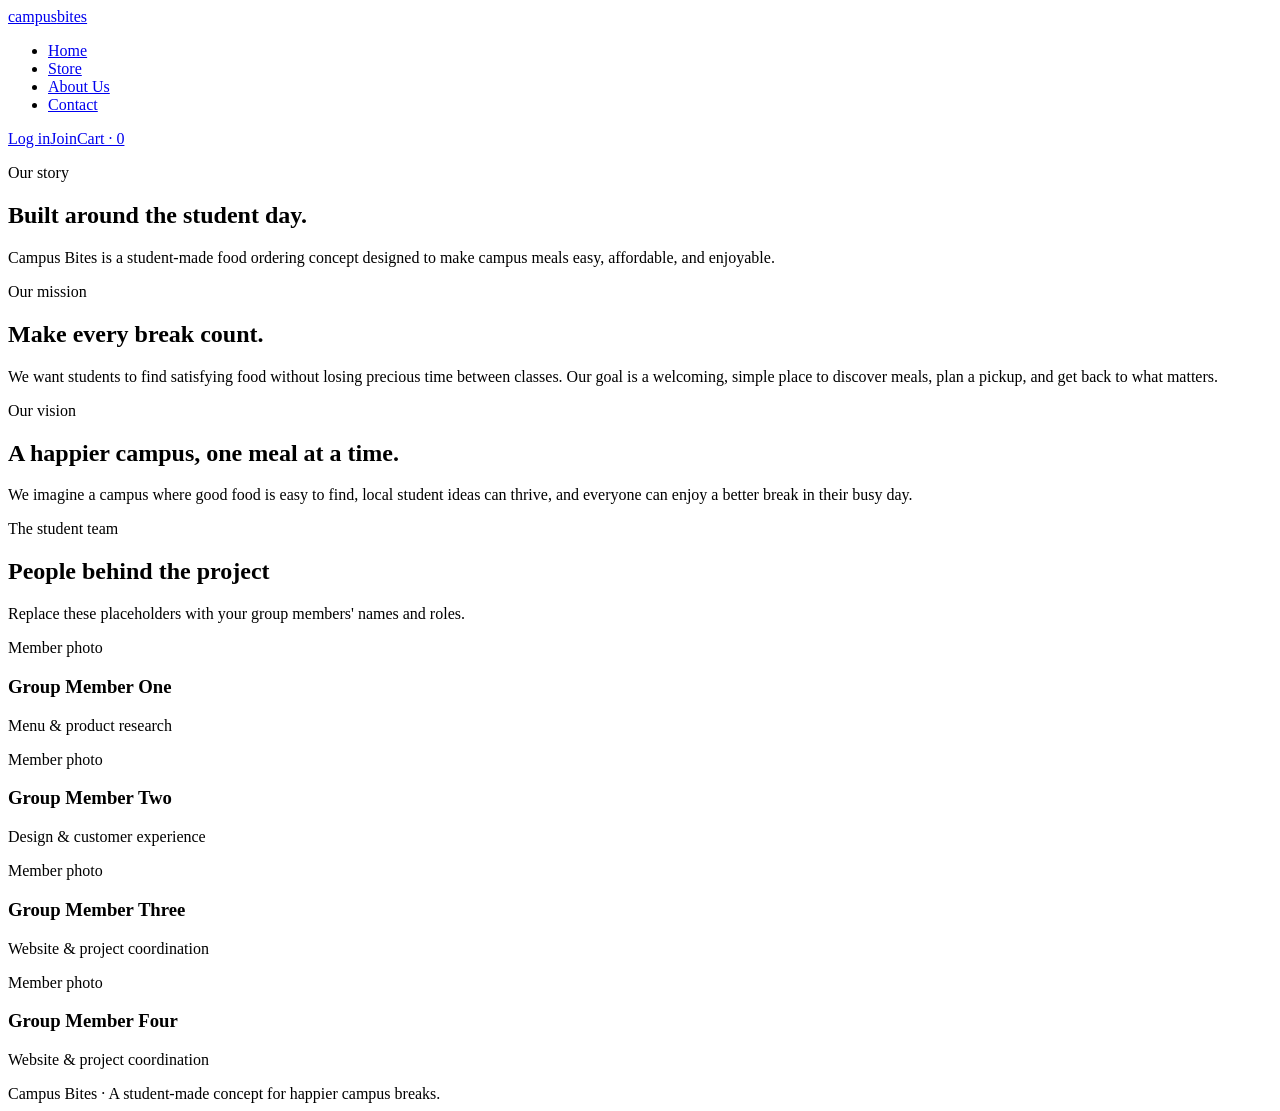
==== about_us.html @ 8b04aca5 "adding the structure" ====
<!doctype html>
<html lang="en">

<head>
    <meta charset="utf-8"/>
    <meta name="viewport" content="width=device-width, initial-scale=1"/>
    <title>About Us | Campus Bites</title>

    <link rel="stylesheet" href="stylesheet.css">
</head>

<body>
    <header class="site-header">
        <nav class="nav-wrap" aria-label="Main navigation">
            <a class="brand" href="home.html">campus<span>bites</span></a>
            <ul class="header-nav">
                <li><a href="home.html">Home</a></li>
                <li><a href="store.html">Store</a></li>
                <li><a class="active" href="about_us.html">About Us</a></li>
                <li><a href="contact.html">Contact</a></li>
            </ul>
            <div class="nav-actions">
                <a class="login-link" href="log_in.html">Log in</a><a class="register-link"
                    href="register.html">Join</a><a class="cart-link" href="cart.html">Cart · 0</a>
            </div>
        </nav>
    </header>
    <main>
        <section class="page-intro">
            <div class="container">
                <p class="eyebrow">Our story</p>
                <h1>Built around the student day.</h1>
                <p class="lead">
                    Campus Bites is a student-made food ordering concept designed to
                    make campus meals easy, affordable, and enjoyable.
                </p>
            </div>
        </section>
        <section class="section">
            <div class="container about-grid">
                <article class="info-card">
                    <p class="eyebrow">Our mission</p>
                    <h2>Make every break count.</h2>
                    <p>
                        We want students to find satisfying food without losing precious
                        time between classes. Our goal is a welcoming, simple place to
                        discover meals, plan a pickup, and get back to what matters.
                    </p>
                </article>
                <article class="info-card">
                    <p class="eyebrow">Our vision</p>
                    <h2>A happier campus, one meal at a time.</h2>
                    <p>
                        We imagine a campus where good food is easy to find, local student
                        ideas can thrive, and everyone can enjoy a better break in their
                        busy day.
                    </p>
                </article>
            </div>
        </section>
        <section class="section">
            <div class="container">
                <div class="section-heading">
                    <div>
                        <p class="eyebrow">The student team</p>
                        <h2>People behind the project</h2>
                        <p>
                            Replace these placeholders with your group members' names and
                            roles.
                        </p>
                    </div>
                </div>
                <div class="member-grid">
                    <article class="member-card">
                        <div class="image-blank">Member photo</div>
                        <h3>Group Member One</h3>
                        <p>Menu & product research</p>
                    </article>
                    <article class="member-card">
                        <div class="image-blank">Member photo</div>
                        <h3>Group Member Two</h3>
                        <p>Design & customer experience</p>
                    </article>
                    <article class="member-card">
                        <div class="image-blank">Member photo</div>
                        <h3>Group Member Three</h3>
                        <p>Website & project coordination</p>
                    </article>
                    <article class="member-card">
                        <div class="image-blank">Member photo</div>
                        <h3>Group Member Four</h3>
                        <p>Website & project coordination</p>
                    </article>
                </div>
            </div>
        </section>
    </main>
    <footer class="site-footer">
        Campus Bites · A student-made concept for happier campus breaks.
    </footer>
</body>

</html>
---- stylesheet.css ----
@import url(https://fonts.google.com/specimen/SN+Pro?categoryFilters=Sans+Serif:%2FSans%2FRounded);

:root {
    --ink: #23342a;
    --muted: #6f7d72;
    --green: #2d6547;
    --green-dark: #214d36;
    --lime: #d9ec9b;
    --cream: #fbf9f2;
    --white: #fff;
    --line: #e7e8df;
    --orange: #ed9d5b;
}
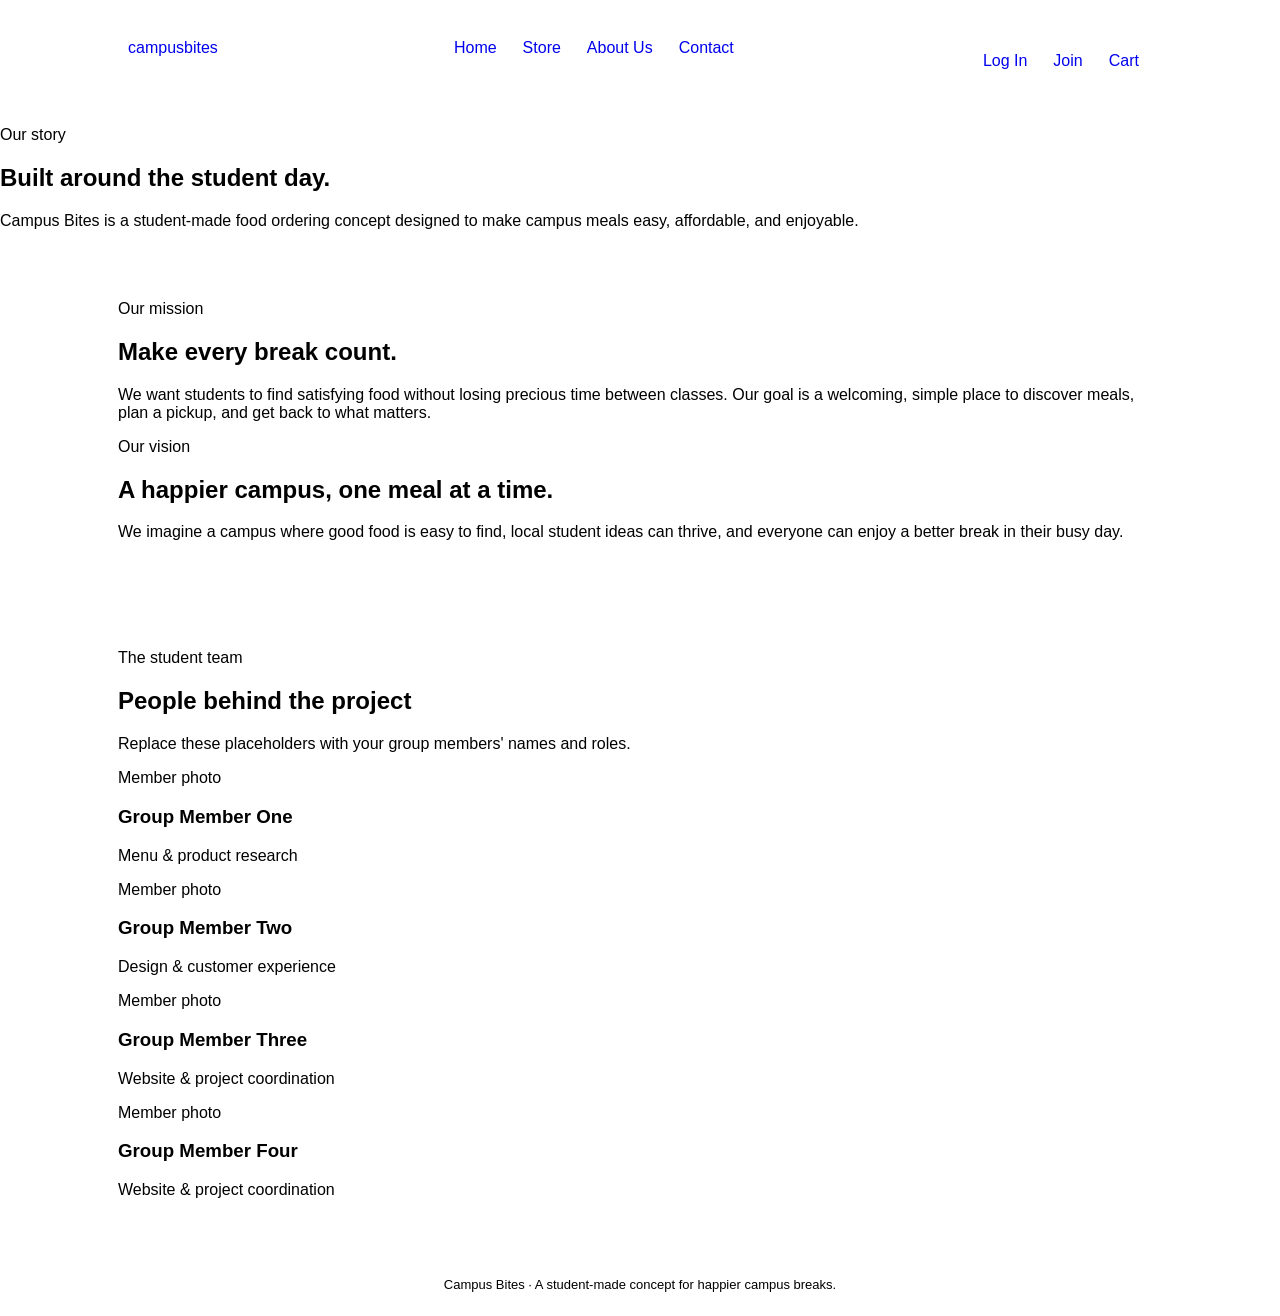
==== commit ac358b8c: "adding something" ====
--- a/about_us.html
+++ b/about_us.html
@@ -7,24 +7,28 @@
     <title>About Us | Campus Bites</title>
 
     <link rel="stylesheet" href="stylesheet.css">
+    <link rel="stylesheet" href="nav.css">
 </head>
 
 <body>
     <header class="site-header">
-        <nav class="nav-wrap" aria-label="Main navigation">
+        <nav class="nav-wrap">
             <a class="brand" href="home.html">campus<span>bites</span></a>
-            <ul class="header-nav">
+            <ul>
                 <li><a href="home.html">Home</a></li>
                 <li><a href="store.html">Store</a></li>
-                <li><a class="active" href="about_us.html">About Us</a></li>
+                <li><a href="about_us.html">About Us</a></li>
                 <li><a href="contact.html">Contact</a></li>
             </ul>
-            <div class="nav-actions">
-                <a class="login-link" href="log_in.html">Log in</a><a class="register-link"
-                    href="register.html">Join</a><a class="cart-link" href="cart.html">Cart · 0</a>
+
+            <div class="nav-action">
+                <a class="log-in" href="log_in.html">Log In</a>
+                <a class="register-link" href="register.html">Join</a>
+                <a class="cart-link" href="cart.html">Cart</a>
             </div>
         </nav>
     </header>
+    
     <main>
         <section class="page-intro">
             <div class="container">
--- a/stylesheet.css
+++ b/stylesheet.css
@@ -1,5 +1,6 @@
 @import url(https://fonts.google.com/specimen/SN+Pro?categoryFilters=Sans+Serif:%2FSans%2FRounded);
 
+/*
 :root {
     --ink: #23342a;
     --muted: #6f7d72;
@@ -11,3 +12,44 @@
     --line: #e7e8df;
     --orange: #ed9d5b;
 }
+    */
+
+* {
+    box-sizing: border-box;
+}
+
+body {
+    margin: 0;
+    font-family: 'SN Pro', sans-serif ;
+}
+
+/*HOME*/
+
+.message {
+    min-height: 40vh;
+    display: flex;
+    align-items: center;
+    padding-top: 44px;
+    padding-right: 28px;
+    padding-bottom: 54px;
+    padding-left: 28px;
+}
+
+.message a {
+    text-decoration: none;
+    padding: 8px;
+    margin: 10px;
+}
+
+.section {
+    max-width: 1120px;
+    margin: 0 auto;
+    padding: 38px;
+}
+
+/*FOOTER*/
+.site-footer {
+    padding: 24px;
+    font-size: 13px;
+    text-align: center;
+}
--- a/nav.css
+++ b/nav.css
@@ -0,0 +1,32 @@
+@import url(https://fonts.google.com/specimen/SN+Pro?categoryFilters=Sans+Serif:%2FSans%2FRounded);
+
+.nav-wrap {
+    position: sticky;
+    top: 0;
+    width: 100%;
+    z-index: 10;
+    display: flex;
+    justify-content: space-around;
+    text-align: center;
+    padding: 10px;
+    margin-bottom: 20px;
+    float: left;
+    font-family: 'SN Pro', sans-serif;
+}
+
+.nav-wrap a {
+    text-decoration: none;
+}
+
+.nav-wrap ul {
+    list-style-type: none;
+    margin: 0;
+    padding: 0;
+    overflow: hidden;
+}
+
+.nav-wrap ul li, .brand, .nav-action, .nav-action a {
+    position: relative;
+    float: left;
+    padding: 13px;
+}
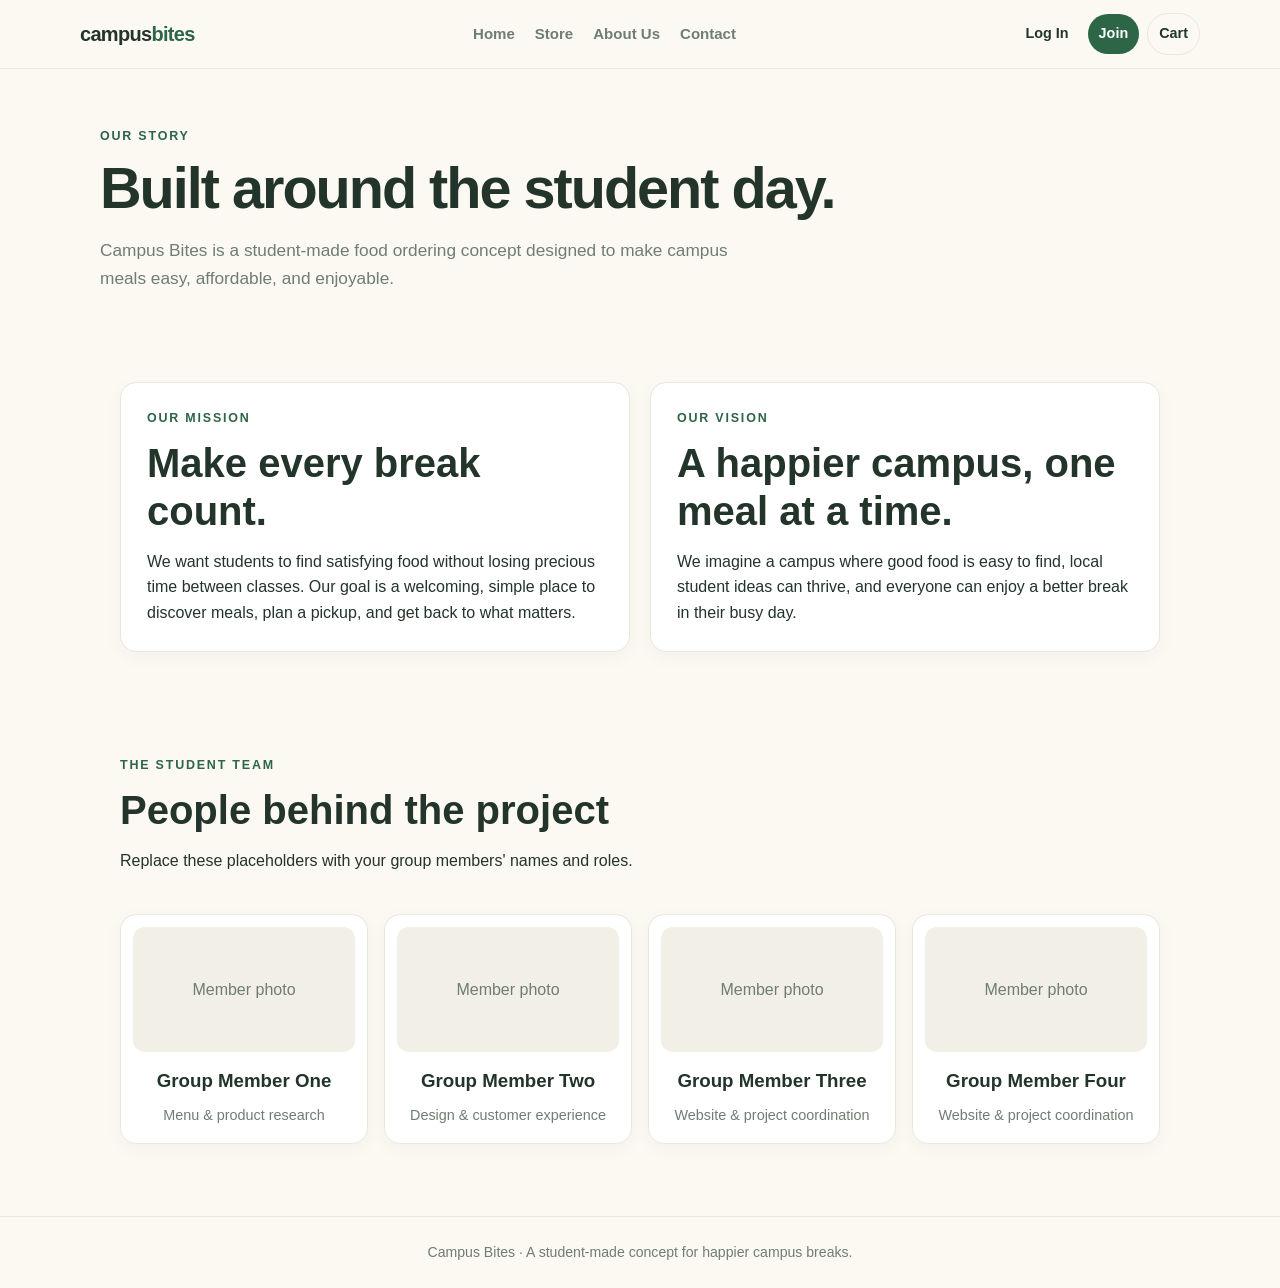
==== commit 17a4b59a: "web" ====
--- a/about_us.html
+++ b/about_us.html
@@ -13,9 +13,9 @@
 <body>
     <header class="site-header">
         <nav class="nav-wrap">
-            <a class="brand" href="home.html">campus<span>bites</span></a>
+            <a class="brand" href="index.html">campus<span>bites</span></a>
             <ul>
-                <li><a href="home.html">Home</a></li>
+                <li><a href="index.html">Home</a></li>
                 <li><a href="store.html">Store</a></li>
                 <li><a href="about_us.html">About Us</a></li>
                 <li><a href="contact.html">Contact</a></li>
--- a/stylesheet.css
+++ b/stylesheet.css
@@ -1,55 +1,534 @@
-@import url(https://fonts.google.com/specimen/SN+Pro?categoryFilters=Sans+Serif:%2FSans%2FRounded);
-
-/*
-:root {
-    --ink: #23342a;
-    --muted: #6f7d72;
-    --green: #2d6547;
-    --green-dark: #214d36;
-    --lime: #d9ec9b;
-    --cream: #fbf9f2;
-    --white: #fff;
-    --line: #e7e8df;
-    --orange: #ed9d5b;
-}
-    */
-
-* {
-    box-sizing: border-box;
-}
-
-body {
-    margin: 0;
-    font-family: 'SN Pro', sans-serif ;
-}
-
-/*HOME*/
-
-.message {
-    min-height: 40vh;
-    display: flex;
-    align-items: center;
-    padding-top: 44px;
-    padding-right: 28px;
-    padding-bottom: 54px;
-    padding-left: 28px;
-}
-
-.message a {
-    text-decoration: none;
-    padding: 8px;
-    margin: 10px;
-}
-
-.section {
-    max-width: 1120px;
-    margin: 0 auto;
-    padding: 38px;
-}
-
-/*FOOTER*/
-.site-footer {
-    padding: 24px;
-    font-size: 13px;
-    text-align: center;
+:root {
+  --ink: #23342a;
+  --muted: #6f7d72;
+  --green: #2d6547;
+  --green-dark: #214d36;
+  --lime: #d9ec9b;
+  --cream: #fbf9f2;
+  --white: #fff;
+  --line: #e7e8df;
+  --orange: #ed9d5b;
+}
+
+* {
+  box-sizing: border-box;
+}
+
+html {
+  scroll-behavior: smooth;
+}
+
+body {
+  margin: 0;
+  color: var(--ink);
+  background: var(--cream);
+  font-family: Arial, Helvetica, sans-serif;
+  line-height: 1.6;
+}
+
+a {
+  color: var(--green);
+}
+
+h1,
+h2,
+h3,
+p {
+  margin-top: 0;
+}
+
+h1 {
+  margin-bottom: 18px;
+  font-size: clamp(2.5rem, 6vw, 4.4rem);
+  line-height: 1.08;
+  letter-spacing: -2px;
+}
+
+h2 {
+  margin-bottom: 14px;
+  font-size: clamp(1.7rem, 3.6vw, 2.5rem);
+  line-height: 1.2;
+}
+
+h3 {
+  margin-bottom: 8px;
+}
+
+.container {
+  width: min(1080px, calc(100% - 40px));
+  margin: 0 auto;
+}
+
+.eyebrow {
+  margin-bottom: 10px;
+  color: var(--green);
+  font-size: .78rem;
+  font-weight: 700;
+  letter-spacing: 1.8px;
+  text-transform: uppercase;
+}
+
+.lead {
+  max-width: 650px;
+  color: var(--muted);
+  font-size: 1.08rem;
+}
+
+.message {
+  display: flex;
+  align-items: center;
+  min-height: 420px;
+  padding: 64px 24px;
+  background: linear-gradient(120deg, #f4f2e5, #e6efd7);
+}
+
+.container-message-grid {
+  width: min(1080px, 100%);
+  margin: auto;
+}
+
+.container-message-grid>div {
+  max-width: 650px;
+}
+
+.message h1 em {
+  color: var(--green);
+  font-style: normal;
+}
+
+.message .lead {
+  padding: 0;
+}
+
+.message-button {
+  display: flex;
+  flex-wrap: wrap;
+  gap: 12px;
+  margin-top: 28px;
+}
+
+.message a {
+  margin: 0;
+  padding: 11px 18px;
+  border: 1px solid var(--green);
+  border-radius: 30px;
+  text-decoration: none;
+  font-weight: 700;
+}
+
+.message-button-store,
+.button-primary {
+  color: white !important;
+  background: var(--green);
+}
+
+.message-button-store:hover,
+.button-primary:hover {
+  background: var(--green-dark);
+}
+
+.message-button-about {
+  background: rgba(255, 255, 255, .6);
+}
+
+.message-note,
+.hero-note {
+  margin: 20px 0 0;
+  color: var(--muted);
+  font-size: .9rem;
+}
+
+.section {
+  max-width: 1120px;
+  margin: 0 auto;
+  padding: 52px 20px;
+}
+
+.section-heading {
+  display: flex;
+  align-items: end;
+  justify-content: space-between;
+  gap: 20px;
+  margin-bottom: 24px;
+}
+
+.text-link {
+  padding-bottom: 16px;
+  font-weight: 700;
+  text-decoration: none;
+}
+
+.cards {
+  display: grid;
+  grid-template-columns: repeat(3, minmax(0, 1fr));
+  gap: 20px;
+}
+
+.product-card,
+.info-card,
+.member-card,
+.form-card,
+.cart-panel {
+  overflow: hidden;
+  border: 1px solid var(--line);
+  border-radius: 16px;
+  background: var(--white);
+  box-shadow: 0 5px 18px rgba(35, 52, 42, .04);
+}
+
+.product-card {
+  padding: 12px;
+}
+
+.image,
+.image-blank {
+  display: grid;
+  place-items: center;
+  min-height: 190px;
+  overflow: hidden;
+  border-radius: 12px;
+  background: #f2f0e6;
+  color: var(--muted);
+}
+
+.image img {
+  display: block;
+  width: 100%;
+  height: 210px;
+  object-fit: contain;
+}
+
+.product-info {
+  padding: 16px 6px 6px;
+}
+
+.product-info p {
+  min-height: 52px;
+  color: var(--muted);
+  font-size: .94rem;
+}
+
+.product-bottom {
+  display: flex;
+  align-items: center;
+  justify-content: space-between;
+  gap: 12px;
+}
+
+.price {
+  color: var(--green-dark);
+  font-size: 1.15rem;
+  font-weight: 700;
+}
+
+.small-button,
+.button {
+  display: inline-block;
+  padding: 9px 15px;
+  border: 0;
+  border-radius: 24px;
+  background: var(--green);
+  color: white;
+  font: inherit;
+  font-weight: 700;
+  text-decoration: none;
+  cursor: pointer;
+}
+
+.small-button:hover,
+.button:hover {
+  background: var(--green-dark);
+}
+
+.promo {
+  padding: 38px;
+  border-radius: 18px;
+  background: var(--lime);
+  text-align: center;
+}
+
+.promo p:not(.eyebrow) {
+  max-width: 620px;
+  margin: 0 auto 22px;
+}
+
+.promo-btn-store {
+  display: inline-block;
+  padding: 10px 18px;
+  border-radius: 24px;
+  background: var(--green);
+  color: white;
+  font-weight: 700;
+  text-decoration: none;
+}
+
+.page-intro,
+.store-intro {
+  padding: 58px 0 20px;
+}
+
+.page-intro h1,
+.store-intro h1 {
+  font-size: clamp(2.5rem, 5vw, 3.6rem);
+}
+
+.store-tools {
+  display: flex;
+  flex-wrap: wrap;
+  gap: 10px;
+  margin-bottom: 22px;
+}
+
+.chip {
+  padding: 7px 14px;
+  border: 1px solid var(--line);
+  border-radius: 24px;
+  background: white;
+  color: var(--muted);
+}
+
+.chip.selected {
+  border-color: var(--green);
+  background: var(--green);
+  color: white;
+}
+
+.about-grid,
+.contact-grid {
+  display: grid;
+  grid-template-columns: repeat(2, minmax(0, 1fr));
+  gap: 20px;
+}
+
+.contact-grid {
+  grid-template-columns: repeat(3, minmax(0, 1fr));
+}
+
+.info-card {
+  padding: 26px;
+}
+
+.info-card p:last-child {
+  margin-bottom: 0;
+}
+
+.contact-detail {
+  color: var(--green);
+  font-weight: 700;
+}
+
+.member-grid {
+  display: grid;
+  grid-template-columns: repeat(4, minmax(0, 1fr));
+  gap: 16px;
+}
+
+.member-card {
+  padding: 12px;
+  text-align: center;
+}
+
+.member-card .image-blank {
+  min-height: 125px;
+  margin-bottom: 14px;
+}
+
+.member-card p {
+  margin-bottom: 4px;
+  color: var(--muted);
+  font-size: .9rem;
+}
+
+.cart-panel {
+  max-width: 760px;
+  padding: 24px;
+}
+
+.cart-row {
+  display: flex;
+  align-items: center;
+  justify-content: space-between;
+  gap: 18px;
+  padding: 16px 0;
+  border-bottom: 1px solid var(--line);
+}
+
+.cart-row p {
+  margin: 0;
+  color: var(--muted);
+}
+
+.cart-row .image-blank {
+  min-width: 70px;
+  min-height: 70px;
+}
+
+.cart-summary {
+  max-width: 340px;
+  margin: 20px 0 0 auto;
+}
+
+.summary-line {
+  display: flex;
+  justify-content: space-between;
+  padding: 6px 0;
+}
+
+.summary-line.total {
+  margin: 8px 0 16px;
+  border-top: 1px solid var(--line);
+  font-size: 1.15rem;
+  font-weight: 700;
+}
+
+.auth-page {
+  padding: 48px 20px;
+}
+
+.auth-layout {
+  display: grid;
+  grid-template-columns: .8fr 1.2fr;
+  gap: 24px;
+  width: min(940px, 100%);
+  margin: 0 auto;
+  align-items: stretch;
+}
+
+.auth-aside {
+  display: flex;
+  align-items: center;
+  padding: 36px;
+  border-radius: 16px;
+  background: var(--lime);
+}
+
+.auth-aside h2 {
+  font-size: 2rem;
+}
+
+.form-card {
+  padding: 32px;
+}
+
+.form-card h1 {
+  font-size: 2.4rem;
+  letter-spacing: -1px;
+}
+
+.form-card .lead {
+  font-size: .98rem;
+}
+
+.field {
+  display: grid;
+  gap: 6px;
+  margin: 0 0 16px;
+}
+
+.field label {
+  font-size: .9rem;
+  font-weight: 700;
+}
+
+.field input {
+  width: 100%;
+  padding: 11px 12px;
+  border: 1px solid #d8ddd5;
+  border-radius: 8px;
+  background: white;
+  font: inherit;
+}
+
+.field input:focus {
+  outline: 2px solid var(--lime);
+  border-color: var(--green);
+}
+
+.form-grid {
+  display: grid;
+  grid-template-columns: repeat(2, minmax(0, 1fr));
+  gap: 0 14px;
+}
+
+.form-foot {
+  margin: 20px 0 0;
+  color: var(--muted);
+  font-size: .92rem;
+}
+
+.form-foot a {
+  font-weight: 700;
+}
+
+.site-footer {
+  margin-top: 20px;
+  padding: 24px 16px;
+  border-top: 1px solid var(--line);
+  color: var(--muted);
+  font-size: .88rem;
+  text-align: center;
+}
+
+@media (max-width: 760px) {
+  .cards {
+    grid-template-columns: repeat(2, minmax(0, 1fr));
+  }
+
+  .contact-grid {
+    grid-template-columns: 1fr;
+  }
+
+  .member-grid {
+    grid-template-columns: repeat(2, minmax(0, 1fr));
+  }
+
+  .nav-wrap {
+    flex-wrap: wrap;
+    gap: 6px;
+  }
+
+  .nav-wrap ul {
+    order: 3;
+    width: 100%;
+    justify-content: center;
+  }
+
+  .nav-action {
+    margin-left: auto;
+  }
+}
+
+@media (max-width: 520px) {
+
+  .cards,
+  .about-grid,
+  .auth-layout {
+    grid-template-columns: 1fr;
+  }
+
+  .form-grid {
+    grid-template-columns: 1fr;
+  }
+
+  .section-heading {
+    align-items: start;
+    flex-direction: column;
+  }
+
+  .text-link {
+    padding: 0;
+  }
+
+  .message {
+    min-height: 0;
+    padding: 54px 20px;
+  }
+
+  .auth-aside {
+    padding: 25px;
+  }
+
+  .form-card {
+    padding: 24px;
+  }
 }
--- a/nav.css
+++ b/nav.css
@@ -1,32 +1,112 @@
-@import url(https://fonts.google.com/specimen/SN+Pro?categoryFilters=Sans+Serif:%2FSans%2FRounded);
-
-.nav-wrap {
-    position: sticky;
-    top: 0;
-    width: 100%;
-    z-index: 10;
-    display: flex;
-    justify-content: space-around;
-    text-align: center;
-    padding: 10px;
-    margin-bottom: 20px;
-    float: left;
-    font-family: 'SN Pro', sans-serif;
-}
-
-.nav-wrap a {
-    text-decoration: none;
-}
-
-.nav-wrap ul {
-    list-style-type: none;
-    margin: 0;
-    padding: 0;
-    overflow: hidden;
-}
-
-.nav-wrap ul li, .brand, .nav-action, .nav-action a {
-    position: relative;
-    float: left;
-    padding: 13px;
+.site-header {
+    position: sticky;
+    top: 0;
+    z-index: 10;
+    border-bottom: 1px solid var(--line);
+    background: rgba(251, 249, 242, .96);
+    backdrop-filter: blur(10px);
+}
+
+.nav-wrap {
+    display: flex;
+    align-items: center;
+    justify-content: space-between;
+    gap: 22px;
+    width: min(1120px, calc(100% - 32px));
+    min-height: 68px;
+    margin: 0 auto;
+}
+
+.nav-wrap a {
+    color: var(--ink);
+    text-decoration: none;
+}
+
+.brand {
+    flex: 0 0 auto;
+    font-size: 1.25rem;
+    font-weight: 800;
+    letter-spacing: -.7px;
+}
+
+.brand span {
+    color: var(--green);
+}
+
+.nav-wrap ul {
+    display: flex;
+    align-items: center;
+    gap: 20px;
+    margin: 0;
+    padding: 0;
+    list-style: none;
+}
+
+.nav-wrap ul a {
+    color: var(--muted);
+    font-size: .94rem;
+    font-weight: 600;
+}
+
+.nav-wrap ul a:hover,
+.nav-action a:hover {
+    color: var(--green);
+}
+
+.nav-action {
+    display: flex;
+    align-items: center;
+    gap: 8px;
+}
+
+.nav-action a {
+    padding: 8px 11px;
+    font-size: .9rem;
+    font-weight: 700;
+}
+
+.nav-action .register-link {
+    border-radius: 22px;
+    background: var(--green);
+    color: white;
+}
+
+.nav-action .cart-link {
+    border: 1px solid var(--line);
+    border-radius: 22px;
+}
+
+@media (max-width: 760px) {
+    .nav-wrap {
+        gap: 8px;
+        padding: 10px 0;
+    }
+
+    .nav-wrap ul {
+        gap: 14px;
+    }
+
+    .nav-action {
+        gap: 3px;
+    }
+
+    .nav-action a {
+        padding: 7px 8px;
+    }
+}
+
+@media (max-width: 520px) {
+    .nav-wrap {
+        justify-content: center;
+    }
+
+    .nav-wrap ul {
+        order: 3;
+        justify-content: center;
+        gap: 18px;
+    }
+
+    .nav-action {
+        margin-left: auto;
+    }
 }
